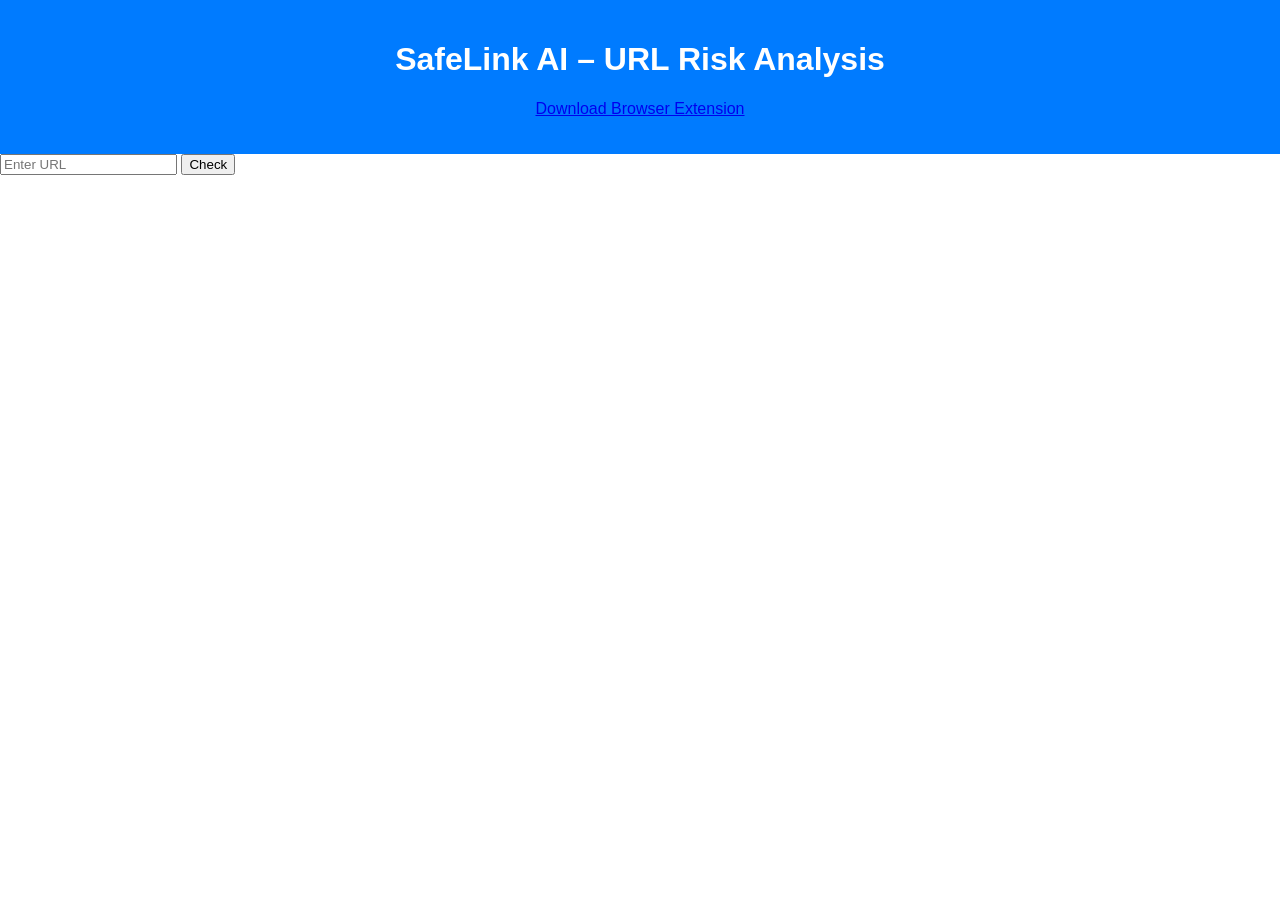
==== index.html @ 589bdeb5 "Add files via upload" ====
<!DOCTYPE html>
<html>
<head>
  <title>SafeLink AI</title>
  <link rel="stylesheet" href="styles.css">
</head>
<body>
  <header>
    <h1>SafeLink AI – URL Risk Analysis</h1>
    <p><a href="downloads/safelink_browser_extension.zip" download>Download Browser Extension</a></p>
  </header>
  <div>
    <input type="url" id="urlInput" placeholder="Enter URL" />
    <button onclick="checkUrl()">Check</button>
    <div id="result"></div>
  </div>
  <script src="scripts/main.js"></script>
</body>
</html>
---- styles.css ----
header {
  background-color: #007bff;
  color: white;
  padding: 20px;
  text-align: center;
}
body {
  font-family: Arial, sans-serif;
  margin: 0;
}
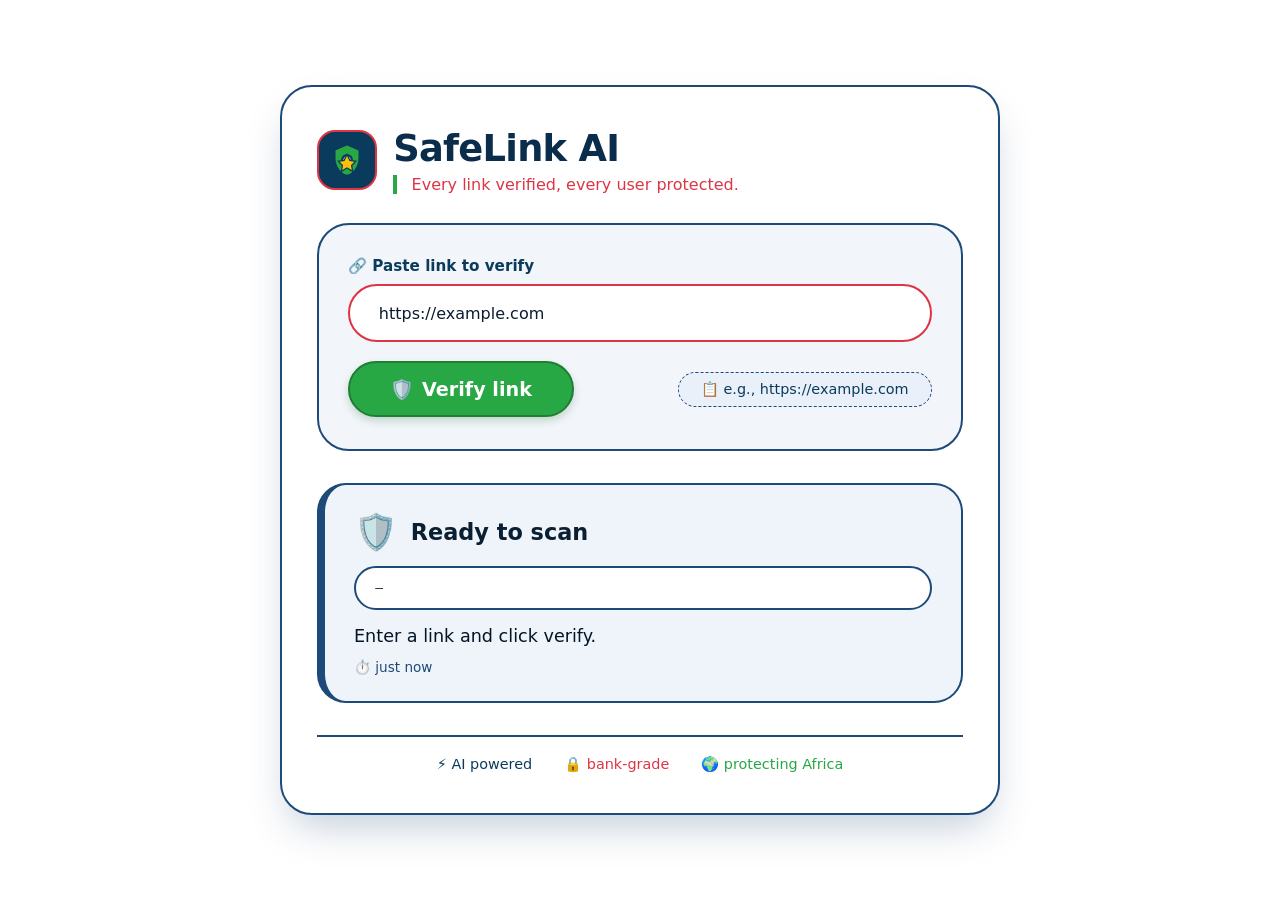
==== commit d516bc02: "Add files via upload" ====
--- a/index.html
+++ b/index.html
@@ -1,19 +1,523 @@
 <!DOCTYPE html>
-<html>
+<html lang="en">
 <head>
-  <title>SafeLink AI</title>
-  <link rel="stylesheet" href="styles.css">
+  <meta charset="UTF-8">
+  <meta name="viewport" content="width=device-width, initial-scale=1.0">
+  <title>SafeLink AI · Link verification</title>
+  <!-- styles: solid white background, solid colors, no gradients -->
+  <style>
+    /* style.css – clean, solid colors, professional, security‑focused */
+    * {
+      margin: 0;
+      padding: 0;
+      box-sizing: border-box;
+      font-family: system-ui, -apple-system, 'Segoe UI', Roboto, 'Helvetica Neue', sans-serif;
+    }
+
+    body {
+      background-color: #ffffff;   /* solid white */
+      min-height: 100vh;
+      display: flex;
+      align-items: center;
+      justify-content: center;
+      padding: 1.5rem;
+    }
+
+    /* main card – white background, blue outline for trust */
+    .card {
+      max-width: 720px;
+      width: 100%;
+      background-color: #ffffff;
+      border-radius: 2rem;
+      padding: 2.5rem 2.2rem;
+      box-shadow: 0 20px 40px -10px rgba(0, 51, 102, 0.25);
+      border: 2px solid #1e4a7a;   /* solid dark blue */
+    }
+
+    /* header with shield + brand */
+    .header {
+      display: flex;
+      align-items: center;
+      gap: 1rem;
+      margin-bottom: 1rem;
+      flex-wrap: wrap;
+    }
+
+    .logo-shield {
+      background-color: #0b3b5c;   /* solid dark blue */
+      width: 60px;
+      height: 60px;
+      border-radius: 18px;
+      display: flex;
+      align-items: center;
+      justify-content: center;
+      border: 2px solid #dc3545;    /* solid red accent */
+    }
+
+    .logo-shield svg {
+      width: 38px;
+      height: 38px;
+    }
+
+    .brand-text {
+      line-height: 1.2;
+    }
+
+    .brand-name {
+      font-size: 2.3rem;
+      font-weight: 700;
+      letter-spacing: -0.02em;
+      color: #0a2d4c;              /* solid dark blue */
+    }
+
+    .tagline {
+      font-size: 1rem;
+      font-weight: 500;
+      color: #dc3545;               /* solid red */
+      border-left: 4px solid #28a745; /* solid green */
+      padding-left: 0.9rem;
+      margin-top: 0.2rem;
+      background-color: transparent;
+    }
+
+    /* verification card – solid light grey background to stand out on white */
+    .verify-card {
+      background-color: #f2f6fa;    /* very light grey-blue, no gradient */
+      border-radius: 2rem;
+      padding: 2rem 1.8rem;
+      margin: 1.8rem 0 1.8rem;
+      border: 2px solid #1e4a7a;     /* solid dark blue */
+    }
+
+    .input-label {
+      color: #0b3b5c;
+      font-weight: 600;
+      font-size: 0.95rem;
+      margin-bottom: 0.6rem;
+      display: block;
+    }
+
+    .url-input-wrapper {
+      display: flex;
+      align-items: center;
+      background-color: #ffffff;
+      border-radius: 60px;
+      border: 2px solid #1e4a7a;     /* solid blue */
+      padding: 0.1rem 0.1rem 0.1rem 1.8rem;
+      transition: 0.1s;
+    }
+    .url-input-wrapper:focus-within {
+      border-color: #dc3545;          /* solid red on focus */
+    }
+
+    .url-input-wrapper input {
+      flex: 1;
+      background: transparent;
+      border: none;
+      padding: 1rem 0.5rem 1rem 0;
+      color: #0a1c2f;
+      font-size: 1rem;
+      outline: none;
+    }
+
+    .url-input-wrapper input::placeholder {
+      color: #7f9fbf;
+      font-weight: 400;
+    }
+
+    .verify-action {
+      display: flex;
+      flex-wrap: wrap;
+      align-items: center;
+      gap: 1rem;
+      justify-content: space-between;
+      margin-top: 1.2rem;
+    }
+
+    .btn-verify {
+      background-color: #28a745;      /* solid green */
+      border: none;
+      border-radius: 60px;
+      padding: 0.9rem 2.5rem;
+      font-weight: 600;
+      font-size: 1.2rem;
+      color: white;
+      cursor: pointer;
+      transition: 0.1s;
+      box-shadow: 0 4px 8px rgba(0,80,20,0.2);
+      border: 2px solid #1e7e34;       /* darker green border */
+      display: flex;
+      align-items: center;
+      gap: 0.5rem;
+      white-space: nowrap;
+    }
+
+    .btn-verify:hover {
+      background-color: #218838;
+      border-color: #1c6b2f;
+    }
+
+    .btn-verify:active {
+      background-color: #1e7e34;
+      transform: scale(0.99);
+    }
+
+    .btn-verify:disabled {
+      opacity: 0.5;
+      background-color: #6c9a7a;
+      cursor: not-allowed;
+    }
+
+    .example-hint {
+      color: #0b3b5c;
+      font-size: 0.9rem;
+      background-color: #e9f0f9;
+      padding: 0.5rem 1.4rem;
+      border-radius: 60px;
+      border: 1px dashed #1e4a7a;
+    }
+
+    /* result area */
+    .result-section {
+      margin-top: 2rem;
+    }
+
+    .result-card {
+      border-radius: 1.8rem;
+      padding: 1.6rem 1.8rem;
+      background-color: #f2f6fa;      /* solid neutral */
+      border-left: 8px solid;
+      border-top: 2px solid #1e4a7a;
+      border-right: 2px solid #1e4a7a;
+      border-bottom: 2px solid #1e4a7a;
+    }
+
+    /* solid background colors for statuses */
+    .result-safe {
+      background-color: #d4edda;       /* light solid green */
+      border-left-color: #28a745;
+    }
+    .result-danger {
+      background-color: #f8d7da;       /* light solid red */
+      border-left-color: #dc3545;
+    }
+    .result-warning {
+      background-color: #fff3cd;       /* light solid yellow */
+      border-left-color: #ffc107;
+    }
+
+    .result-header {
+      display: flex;
+      align-items: center;
+      gap: 0.8rem;
+      font-weight: 600;
+      font-size: 1.4rem;
+      margin-bottom: 0.8rem;
+      color: #0b1f33;
+    }
+
+    .result-icon {
+      font-size: 2.2rem;
+    }
+
+    .url-display {
+      background-color: #ffffff;
+      padding: 0.8rem 1.2rem;
+      border-radius: 60px;
+      word-break: break-all;
+      font-family: monospace;
+      border: 2px solid #1e4a7a;
+      color: #0b1f33;
+      margin: 0.8rem 0 1rem;
+    }
+
+    .result-message {
+      font-size: 1.1rem;
+      margin: 0.5rem 0;
+      color: #031526;
+      font-weight: 500;
+    }
+
+    .timestamp {
+      font-size: 0.85rem;
+      color: #1e4a7a;
+      display: flex;
+      align-items: center;
+      gap: 0.5rem;
+      margin-top: 0.8rem;
+      font-weight: 500;
+    }
+
+    .error-message {
+      background-color: #f8d7da;
+      color: #721c24;
+      padding: 1rem 1.8rem;
+      border-radius: 3rem;
+      border-left: 8px solid #dc3545;
+      border-top: 2px solid #dc3545;
+      border-right: 2px solid #dc3545;
+      border-bottom: 2px solid #dc3545;
+      font-weight: 500;
+    }
+
+    /* loading spinner */
+    .spinner {
+      width: 30px;
+      height: 30px;
+      border: 4px solid #cbd5e0;
+      border-radius: 50%;
+      border-top-color: #1e4a7a;      /* solid blue */
+      animation: spin 1s linear infinite;
+      display: inline-block;
+    }
+    @keyframes spin { to { transform: rotate(360deg); } }
+
+    .flex-row {
+      display: flex;
+      align-items: center;
+      gap: 1.2rem;
+      flex-wrap: wrap;
+    }
+
+    .hidden {
+      display: none;
+    }
+
+    /* footer – solid colors */
+    .footer-note {
+      margin-top: 2rem;
+      color: #0b3b5c;
+      font-size: 0.9rem;
+      display: flex;
+      justify-content: center;
+      gap: 2rem;
+      border-top: 2px solid #1e4a7a;
+      padding-top: 1.2rem;
+      font-weight: 500;
+    }
+
+    /* mobile */
+    @media (max-width: 520px) {
+      .card { padding: 1.8rem 1.2rem; }
+      .brand-name { font-size: 1.8rem; }
+      .verify-action { flex-direction: column; align-items: stretch; }
+      .btn-verify { justify-content: center; }
+    }
+  </style>
 </head>
 <body>
-  <header>
-    <h1>SafeLink AI – URL Risk Analysis</h1>
-    <p><a href="downloads/safelink_browser_extension.zip" download>Download Browser Extension</a></p>
-  </header>
-  <div>
-    <input type="url" id="urlInput" placeholder="Enter URL" />
-    <button onclick="checkUrl()">Check</button>
-    <div id="result"></div>
+  <div class="card">
+    <!-- header with shield logo + tagline (solid colors) -->
+    <div class="header">
+      <div class="logo-shield">
+        <svg viewBox="0 0 24 24" fill="none" xmlns="http://www.w3.org/2000/svg">
+          <path d="M12 2L4 5.5V11C4 16.3 7.8 21.3 12 22C16.2 21.3 20 16.3 20 11V5.5L12 2Z" fill="#28a745" stroke="#0b3b5c" stroke-width="1.5"/>
+          <circle cx="12" cy="12" r="3" fill="#ffffff" stroke="#0b3b5c" stroke-width="1.5"/>
+          <path d="M12 8.5L13.8 12.2L17.5 12.8L14.9 15.5L15.6 19.2L12 17L8.4 19.2L9.1 15.5L6.5 12.8L10.2 12.2L12 8.5Z" fill="#ffc107" stroke="#0b3b5c" stroke-width="0.8"/>
+        </svg>
+      </div>
+      <div class="brand-text">
+        <div class="brand-name">SafeLink AI</div>
+        <div class="tagline">Every link verified, every user protected.</div>
+      </div>
+    </div>
+
+    <!-- main verification section -->
+    <div class="verify-card">
+      <label class="input-label" for="urlInput">🔗 Paste link to verify</label>
+      <div class="url-input-wrapper">
+        <input type="url" id="urlInput" placeholder="https://example.com" value="https://example.com" autofocus>
+      </div>
+      <div class="verify-action">
+        <button class="btn-verify" id="verifyBtn">
+          <span>🛡️</span> Verify link
+        </button>
+        <span class="example-hint">
+          <span>📋 e.g., https://example.com</span>
+        </span>
+      </div>
+    </div>
+
+    <!-- result area (dynamic) -->
+    <div class="result-section" id="resultContainer">
+      <!-- default empty state (solid neutral) -->
+      <div class="result-card" style="background-color: #eef4fa; border-left-color: #1e4a7a;">
+        <div class="result-header">
+          <span class="result-icon">🛡️</span>
+          <span>Ready to scan</span>
+        </div>
+        <div class="url-display">—</div>
+        <div class="result-message">Enter a link and click verify.</div>
+        <div class="timestamp">⏱️ just now</div>
+      </div>
+    </div>
+
+    <!-- footer with trust elements -->
+    <div class="footer-note">
+      <span style="color:#0b3b5c;">⚡ AI powered</span>
+      <span style="color:#dc3545;">🔒 bank‑grade</span>
+      <span style="color:#28a745;">🌍 protecting Africa</span>
+    </div>
   </div>
-  <script src="scripts/main.js"></script>
+
+  <!-- script.js – solid behaviour, calls mock backend -->
+  <script>
+    (function() {
+      const urlInput = document.getElementById('urlInput');
+      const verifyBtn = document.getElementById('verifyBtn');
+      const resultContainer = document.getElementById('resultContainer');
+
+      // loading UI
+      function showLoadingState() {
+        resultContainer.innerHTML = `
+          <div class="result-card" style="background-color: #e9f0f9; border-left-color: #1e4a7a;">
+            <div class="flex-row" style="display: flex; align-items: center; gap: 1.2rem; padding: 0.8rem 0;">
+              <span class="spinner"></span>
+              <div>
+                <div style="font-weight:600; font-size:1.3rem; color:#0b3b5c;">Verifying link</div>
+                <div style="color:#1e4a7a;">contacting SafeLink AI ...</div>
+              </div>
+            </div>
+          </div>
+        `;
+      }
+
+      // display final result with solid background classes
+      function displayResult(data, url, timestamp) {
+        const status = data.status; // 'safe', 'danger', 'warning'
+        const message = data.message || '';
+
+        let bgClass = '';
+        let icon = '';
+        let title = '';
+
+        switch(status) {
+          case 'safe':
+            bgClass = 'result-safe';
+            icon = '🟢';
+            title = 'Safe to open';
+            break;
+          case 'danger':
+            bgClass = 'result-danger';
+            icon = '🔴';
+            title = 'Suspicious / Dangerous';
+            break;
+          case 'warning':
+            bgClass = 'result-warning';
+            icon = '🟡';
+            title = 'Caution advised';
+            break;
+          default:
+            bgClass = '';
+            icon = '⚪';
+            title = 'Scan complete';
+        }
+
+        const timeString = timestamp.toLocaleTimeString([], { hour: '2-digit', minute: '2-digit', second:'2-digit' });
+
+        const html = `
+          <div class="result-card ${bgClass}">
+            <div class="result-header">
+              <span class="result-icon">${icon}</span>
+              <span>${title}</span>
+            </div>
+            <div class="url-display">🔗 ${escapeHtml(url)}</div>
+            <div class="result-message">${escapeHtml(message) || 'No additional details.'}</div>
+            <div class="timestamp">
+              <span>⏱️ scanned at ${timeString}</span>
+              <span style="margin-left: auto;">🔍 AI verdict</span>
+            </div>
+          </div>
+        `;
+        resultContainer.innerHTML = html;
+      }
+
+      function escapeHtml(unsafe) {
+        if (!unsafe) return unsafe;
+        return unsafe.replace(/[&<>"]/g, function(m) {
+          if(m === '&') return '&amp;'; if(m === '<') return '&lt;'; if(m === '>') return '&gt;'; if(m === '"') return '&quot;';
+          return m;
+        });
+      }
+
+      function showError(errorText, url) {
+        const timeString = new Date().toLocaleTimeString();
+        const displayUrl = url ? escapeHtml(url) : '—';
+        resultContainer.innerHTML = `
+          <div class="result-card" style="background-color: #f8d7da; border-left-color: #dc3545; border-color: #dc3545;">
+            <div class="result-header">
+              <span class="result-icon">⚠️</span>
+              <span style="color:#721c24;">Verification failed</span>
+            </div>
+            <div class="url-display" style="border-color:#dc3545;">🔗 ${displayUrl}</div>
+            <div class="result-message" style="color:#a11f2f;">${escapeHtml(errorText)}</div>
+            <div class="timestamp" style="color:#a11f2f;">⏱️ ${timeString} · please retry</div>
+          </div>
+        `;
+      }
+
+      function isValidUrl(string) {
+        try {
+          const url = new URL(string);
+          return url.protocol === 'http:' || url.protocol === 'https:';
+        } catch (_) {
+          return false;
+        }
+      }
+
+      // main verify function (simulated backend)
+      
+      async function verifyLink() {
+  const rawUrl = urlInput.value.trim();
+
+  if (!rawUrl) {
+    showError('Please enter a link.', '');
+    return;
+  }
+
+  if (!isValidUrl(rawUrl)) {
+    showError('Invalid URL. Use http:// or https://', rawUrl);
+    return;
+  }
+
+  showLoadingState();
+
+  try {
+
+    const response = await fetch("https://safelinkbackend-safelink.up.railway.app/scan-link", {
+      method: "POST",
+      headers: {
+        "Content-Type": "application/json"
+      },
+      body: JSON.stringify({ url: rawUrl })
+    });
+
+    if (!response.ok) {
+      throw new Error("Server error");
+    }
+
+    const data = await response.json();
+
+    // Convert backend result format if needed
+    let status = "safe";
+
+    if (data.status === "Malicious") status = "danger";
+    else if (data.status === "Suspicious") status = "warning";
+    else status = "safe";
+
+    const responseData = {
+      status: status,
+      message: data.message || "Scan completed by SafeLink AI"
+    };
+
+    displayResult(responseData, rawUrl, new Date());
+
+  } catch (error) {
+    showError("Unable to reach SafeLink AI server.", rawUrl);
+  }
+}
+      });
+    })();
+  </script>
 </body>
 </html>
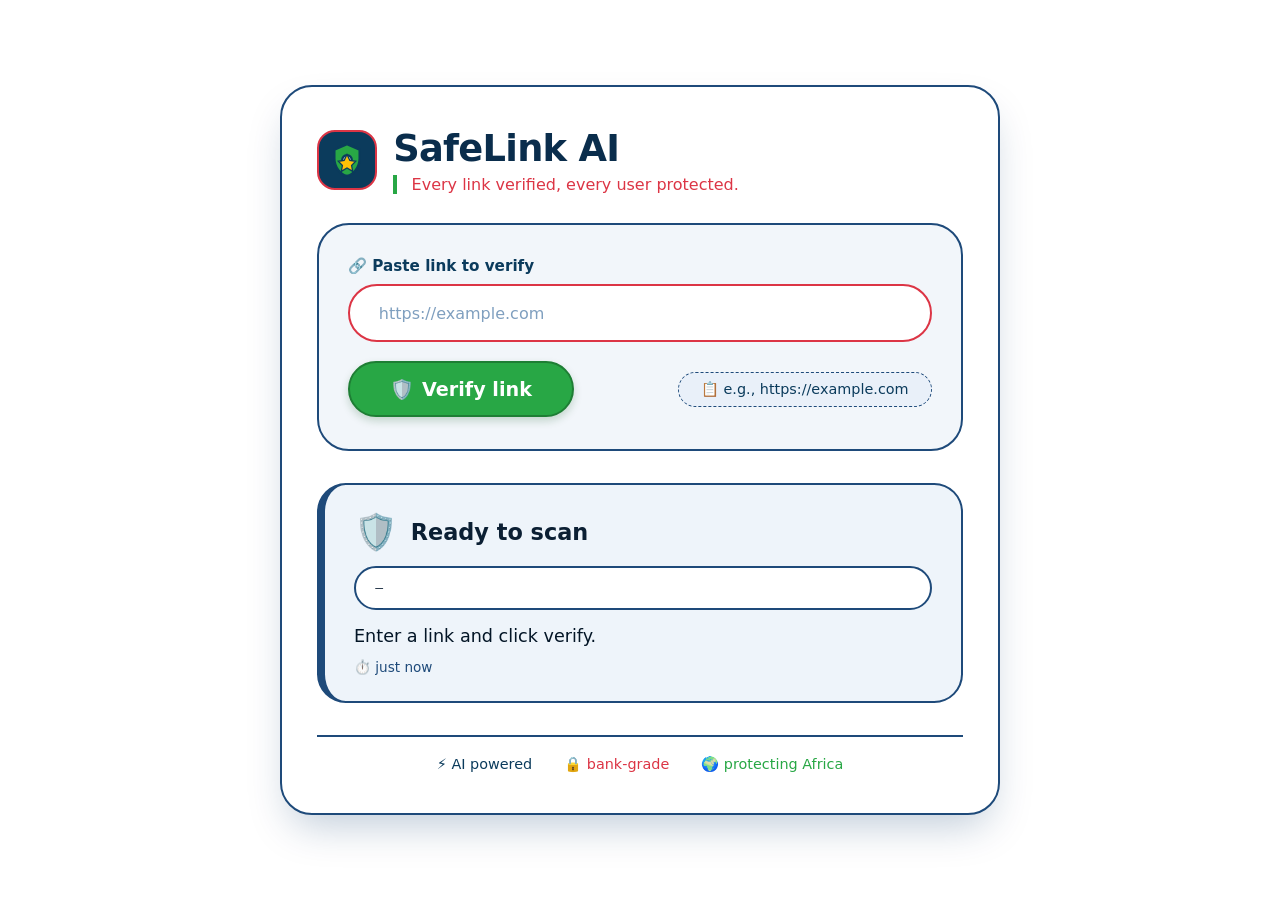
==== commit c483822a: "Update index.html" ====
--- a/index.html
+++ b/index.html
@@ -326,7 +326,7 @@
     <div class="verify-card">
       <label class="input-label" for="urlInput">🔗 Paste link to verify</label>
       <div class="url-input-wrapper">
-        <input type="url" id="urlInput" placeholder="https://example.com" value="https://example.com" autofocus>
+        <input type="url" id="urlInput" placeholder="https://example.com" value="" autofocus>
       </div>
       <div class="verify-action">
         <button class="btn-verify" id="verifyBtn">
@@ -362,162 +362,264 @@
 
   <!-- script.js – solid behaviour, calls mock backend -->
   <script>
-    (function() {
-      const urlInput = document.getElementById('urlInput');
-      const verifyBtn = document.getElementById('verifyBtn');
-      const resultContainer = document.getElementById('resultContainer');
-
-      // loading UI
-      function showLoadingState() {
-        resultContainer.innerHTML = `
-          <div class="result-card" style="background-color: #e9f0f9; border-left-color: #1e4a7a;">
-            <div class="flex-row" style="display: flex; align-items: center; gap: 1.2rem; padding: 0.8rem 0;">
-              <span class="spinner"></span>
-              <div>
-                <div style="font-weight:600; font-size:1.3rem; color:#0b3b5c;">Verifying link</div>
-                <div style="color:#1e4a7a;">contacting SafeLink AI ...</div>
-              </div>
+    (function () {
+
+  const BACKEND_URL = "https://safelinkbackend-safelink.up.railway.app/scan-link";
+
+  const urlInput = document.getElementById("urlInput");
+  const verifyBtn = document.getElementById("verifyBtn");
+  const resultContainer = document.getElementById("resultContainer");
+
+  // ================================
+  // Loading UI
+  // ================================
+  function showLoadingState() {
+
+    resultContainer.innerHTML = `
+      <div class="result-card" style="background-color:#e9f0f9;border-left-color:#1e4a7a;">
+        <div style="display:flex;align-items:center;gap:1rem;padding:0.8rem 0;">
+          <span class="spinner"></span>
+          <div>
+            <div style="font-weight:600;font-size:1.2rem;color:#0b3b5c;">
+              Verifying link
+            </div>
+            <div style="color:#1e4a7a;">
+              Contacting SafeLink AI security engine...
             </div>
           </div>
-        `;
+        </div>
+      </div>
+    `;
+  }
+
+  // ================================
+  // Escape HTML (security)
+  // ================================
+  function escapeHtml(unsafe) {
+
+    if (!unsafe) return unsafe;
+
+    return unsafe.replace(/[&<>"]/g, function (m) {
+
+      if (m === "&") return "&amp;";
+      if (m === "<") return "&lt;";
+      if (m === ">") return "&gt;";
+      if (m === '"') return "&quot;";
+
+      return m;
+    });
+  }
+
+  // ================================
+  // URL Validation
+  // ================================
+  function isValidUrl(string) {
+
+    try {
+
+      const url = new URL(string);
+
+      return url.protocol === "http:" || url.protocol === "https:";
+
+    } catch {
+
+      return false;
+    }
+  }
+
+  // ================================
+  // Display Result
+  // ================================
+  function displayResult(data, url, timestamp) {
+
+    const status = data.status;
+    const message = data.message || "";
+
+    let bgClass = "";
+    let icon = "";
+    let title = "";
+
+    if (status === "safe") {
+
+      bgClass = "result-safe";
+      icon = "🟢";
+      title = "Safe to open";
+
+    } else if (status === "danger") {
+
+      bgClass = "result-danger";
+      icon = "🔴";
+      title = "Suspicious / Dangerous";
+
+    } else if (status === "warning") {
+
+      bgClass = "result-warning";
+      icon = "🟡";
+      title = "Caution advised";
+
+    } else {
+
+      icon = "⚪";
+      title = "Scan complete";
+
+    }
+
+    const timeString = timestamp.toLocaleTimeString([], {
+      hour: "2-digit",
+      minute: "2-digit",
+      second: "2-digit"
+    });
+
+    resultContainer.innerHTML = `
+      <div class="result-card ${bgClass}">
+        <div class="result-header">
+          <span class="result-icon">${icon}</span>
+          <span>${title}</span>
+        </div>
+
+        <div class="url-display">
+          🔗 ${escapeHtml(url)}
+        </div>
+
+        <div class="result-message">
+          ${escapeHtml(message) || "No additional details"}
+        </div>
+
+        <div class="timestamp">
+          ⏱️ scanned at ${timeString}
+          <span style="margin-left:auto;">🔍 SafeLink AI verdict</span>
+        </div>
+      </div>
+    `;
+  }
+
+  // ================================
+  // Error Display
+  // ================================
+  function showError(errorText, url) {
+
+    const timeString = new Date().toLocaleTimeString();
+
+    resultContainer.innerHTML = `
+      <div class="result-card" style="background:#f8d7da;border-left-color:#dc3545;">
+        <div class="result-header">
+          <span class="result-icon">⚠️</span>
+          <span style="color:#721c24;">Verification failed</span>
+        </div>
+
+        <div class="url-display">
+          🔗 ${escapeHtml(url || "—")}
+        </div>
+
+        <div class="result-message" style="color:#a11f2f;">
+          ${escapeHtml(errorText)}
+        </div>
+
+        <div class="timestamp" style="color:#a11f2f;">
+          ⏱️ ${timeString} · please retry
+        </div>
+      </div>
+    `;
+  }
+
+  // ================================
+  // MAIN VERIFY FUNCTION
+  // ================================
+  async function verifyLink() {
+
+    const rawUrl = urlInput.value.trim();
+
+    if (!rawUrl) {
+
+      showError("Please enter a link.", "");
+      return;
+
+    }
+
+    if (!isValidUrl(rawUrl)) {
+
+      showError("Invalid URL. Use http:// or https://", rawUrl);
+      return;
+
+    }
+
+    showLoadingState();
+
+    try {
+
+      const response = await fetch(BACKEND_URL, {
+
+        method: "POST",
+
+        headers: {
+          "Content-Type": "application/json"
+        },
+
+        body: JSON.stringify({
+          url: rawUrl
+        })
+
+      });
+
+      if (!response.ok) {
+
+        throw new Error("Server returned error");
+
       }
 
-      // display final result with solid background classes
-      function displayResult(data, url, timestamp) {
-        const status = data.status; // 'safe', 'danger', 'warning'
-        const message = data.message || '';
-
-        let bgClass = '';
-        let icon = '';
-        let title = '';
-
-        switch(status) {
-          case 'safe':
-            bgClass = 'result-safe';
-            icon = '🟢';
-            title = 'Safe to open';
-            break;
-          case 'danger':
-            bgClass = 'result-danger';
-            icon = '🔴';
-            title = 'Suspicious / Dangerous';
-            break;
-          case 'warning':
-            bgClass = 'result-warning';
-            icon = '🟡';
-            title = 'Caution advised';
-            break;
-          default:
-            bgClass = '';
-            icon = '⚪';
-            title = 'Scan complete';
-        }
-
-        const timeString = timestamp.toLocaleTimeString([], { hour: '2-digit', minute: '2-digit', second:'2-digit' });
-
-        const html = `
-          <div class="result-card ${bgClass}">
-            <div class="result-header">
-              <span class="result-icon">${icon}</span>
-              <span>${title}</span>
-            </div>
-            <div class="url-display">🔗 ${escapeHtml(url)}</div>
-            <div class="result-message">${escapeHtml(message) || 'No additional details.'}</div>
-            <div class="timestamp">
-              <span>⏱️ scanned at ${timeString}</span>
-              <span style="margin-left: auto;">🔍 AI verdict</span>
-            </div>
-          </div>
-        `;
-        resultContainer.innerHTML = html;
+      const data = await response.json();
+
+      let status = "safe";
+
+      if (data.status === "Malicious") {
+
+        status = "danger";
+
+      } else if (data.status === "Suspicious") {
+
+        status = "warning";
+
+      } else {
+
+        status = "safe";
+
       }
 
-      function escapeHtml(unsafe) {
-        if (!unsafe) return unsafe;
-        return unsafe.replace(/[&<>"]/g, function(m) {
-          if(m === '&') return '&amp;'; if(m === '<') return '&lt;'; if(m === '>') return '&gt;'; if(m === '"') return '&quot;';
-          return m;
-        });
-      }
-
-      function showError(errorText, url) {
-        const timeString = new Date().toLocaleTimeString();
-        const displayUrl = url ? escapeHtml(url) : '—';
-        resultContainer.innerHTML = `
-          <div class="result-card" style="background-color: #f8d7da; border-left-color: #dc3545; border-color: #dc3545;">
-            <div class="result-header">
-              <span class="result-icon">⚠️</span>
-              <span style="color:#721c24;">Verification failed</span>
-            </div>
-            <div class="url-display" style="border-color:#dc3545;">🔗 ${displayUrl}</div>
-            <div class="result-message" style="color:#a11f2f;">${escapeHtml(errorText)}</div>
-            <div class="timestamp" style="color:#a11f2f;">⏱️ ${timeString} · please retry</div>
-          </div>
-        `;
-      }
-
-      function isValidUrl(string) {
-        try {
-          const url = new URL(string);
-          return url.protocol === 'http:' || url.protocol === 'https:';
-        } catch (_) {
-          return false;
-        }
-      }
-
-      // main verify function (simulated backend)
-      
-      async function verifyLink() {
-  const rawUrl = urlInput.value.trim();
-
-  if (!rawUrl) {
-    showError('Please enter a link.', '');
-    return;
+      const resultData = {
+
+        status: status,
+        message: data.message || "Scan completed successfully"
+
+      };
+
+      displayResult(resultData, rawUrl, new Date());
+
+    } catch (error) {
+
+      showError("Unable to reach SafeLink AI server.", rawUrl);
+
+    }
+
   }
 
-  if (!isValidUrl(rawUrl)) {
-    showError('Invalid URL. Use http:// or https://', rawUrl);
-    return;
-  }
-
-  showLoadingState();
-
-  try {
-
-    const response = await fetch("https://safelinkbackend-safelink.up.railway.app/scan-link", {
-      method: "POST",
-      headers: {
-        "Content-Type": "application/json"
-      },
-      body: JSON.stringify({ url: rawUrl })
-    });
-
-    if (!response.ok) {
-      throw new Error("Server error");
-    }
-
-    const data = await response.json();
-
-    // Convert backend result format if needed
-    let status = "safe";
-
-    if (data.status === "Malicious") status = "danger";
-    else if (data.status === "Suspicious") status = "warning";
-    else status = "safe";
-
-    const responseData = {
-      status: status,
-      message: data.message || "Scan completed by SafeLink AI"
-    };
-
-    displayResult(responseData, rawUrl, new Date());
-
-  } catch (error) {
-    showError("Unable to reach SafeLink AI server.", rawUrl);
-  }
-}
-      });
-    })();
+  // ================================
+  // Event Listeners
+  // ================================
+
+  verifyBtn.addEventListener("click", verifyLink);
+
+  urlInput.addEventListener("keypress", function (e) {
+
+    if (e.key === "Enter") {
+
+      e.preventDefault();
+      verifyLink();
+
+    }
+
+  });
+
+})();
   </script>
 </body>
 </html>
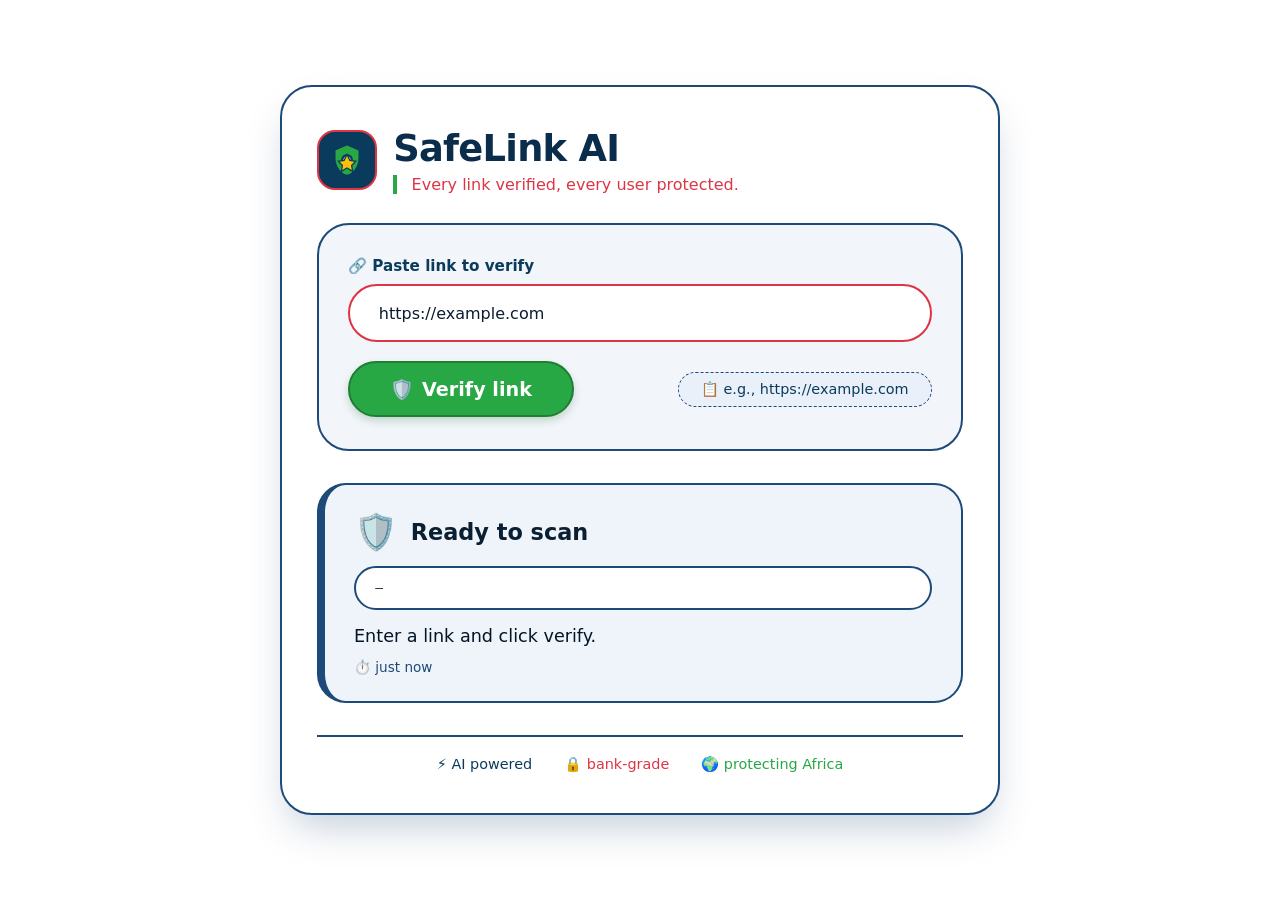
==== commit b9d95f8d: "Update index.html" ====
--- a/index.html
+++ b/index.html
@@ -326,7 +326,7 @@
     <div class="verify-card">
       <label class="input-label" for="urlInput">🔗 Paste link to verify</label>
       <div class="url-input-wrapper">
-        <input type="url" id="urlInput" placeholder="https://example.com" value="" autofocus>
+        <input type="url" id="urlInput" placeholder="" value="https://example.com" autofocus>
       </div>
       <div class="verify-action">
         <button class="btn-verify" id="verifyBtn">
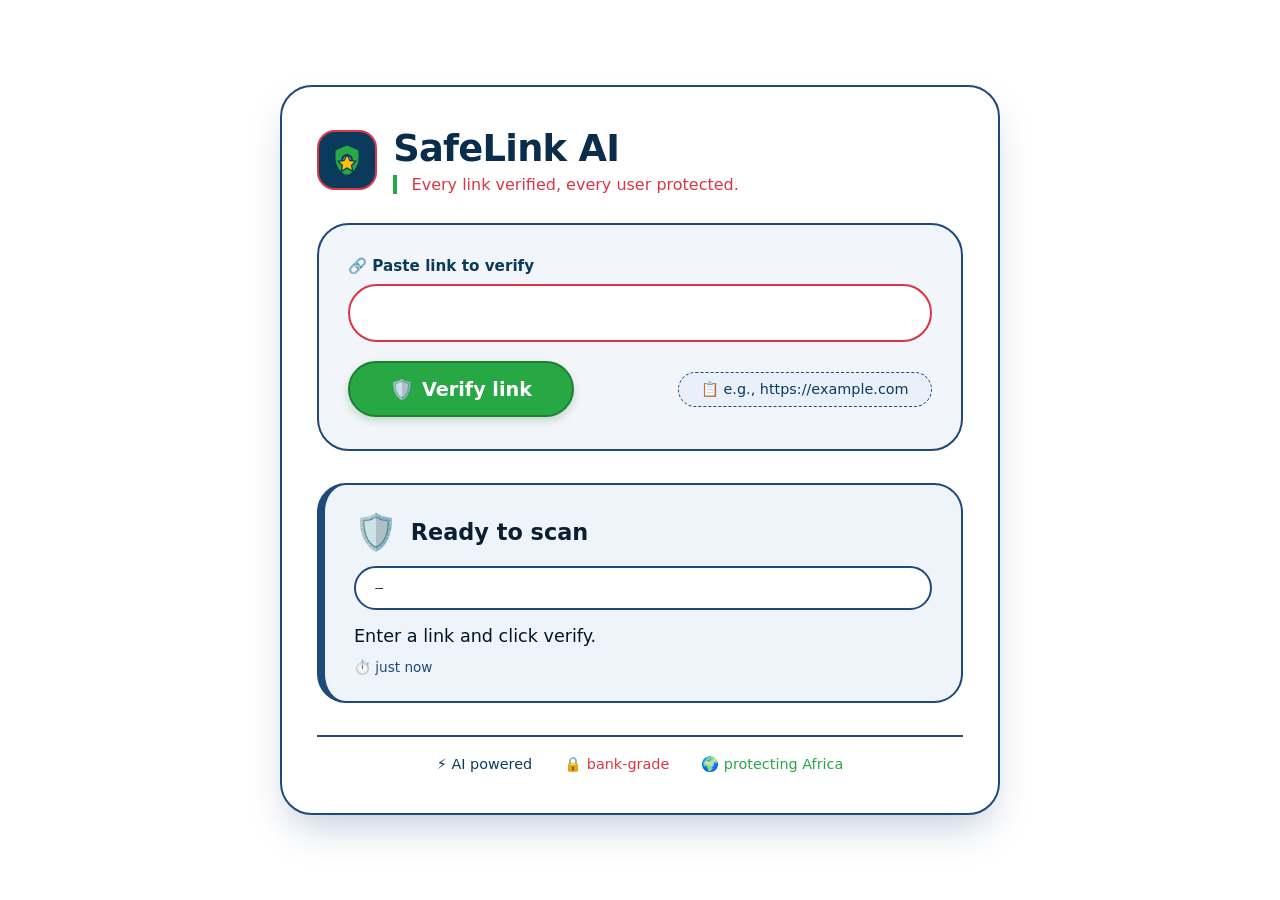
==== commit 2c02cc36: "Update index.html" ====
--- a/index.html
+++ b/index.html
@@ -326,7 +326,7 @@
     <div class="verify-card">
       <label class="input-label" for="urlInput">🔗 Paste link to verify</label>
       <div class="url-input-wrapper">
-        <input type="url" id="urlInput" placeholder="" value="https://example.com" autofocus>
+        <input type="url" id="urlInput" autofocus>
       </div>
       <div class="verify-action">
         <button class="btn-verify" id="verifyBtn">
